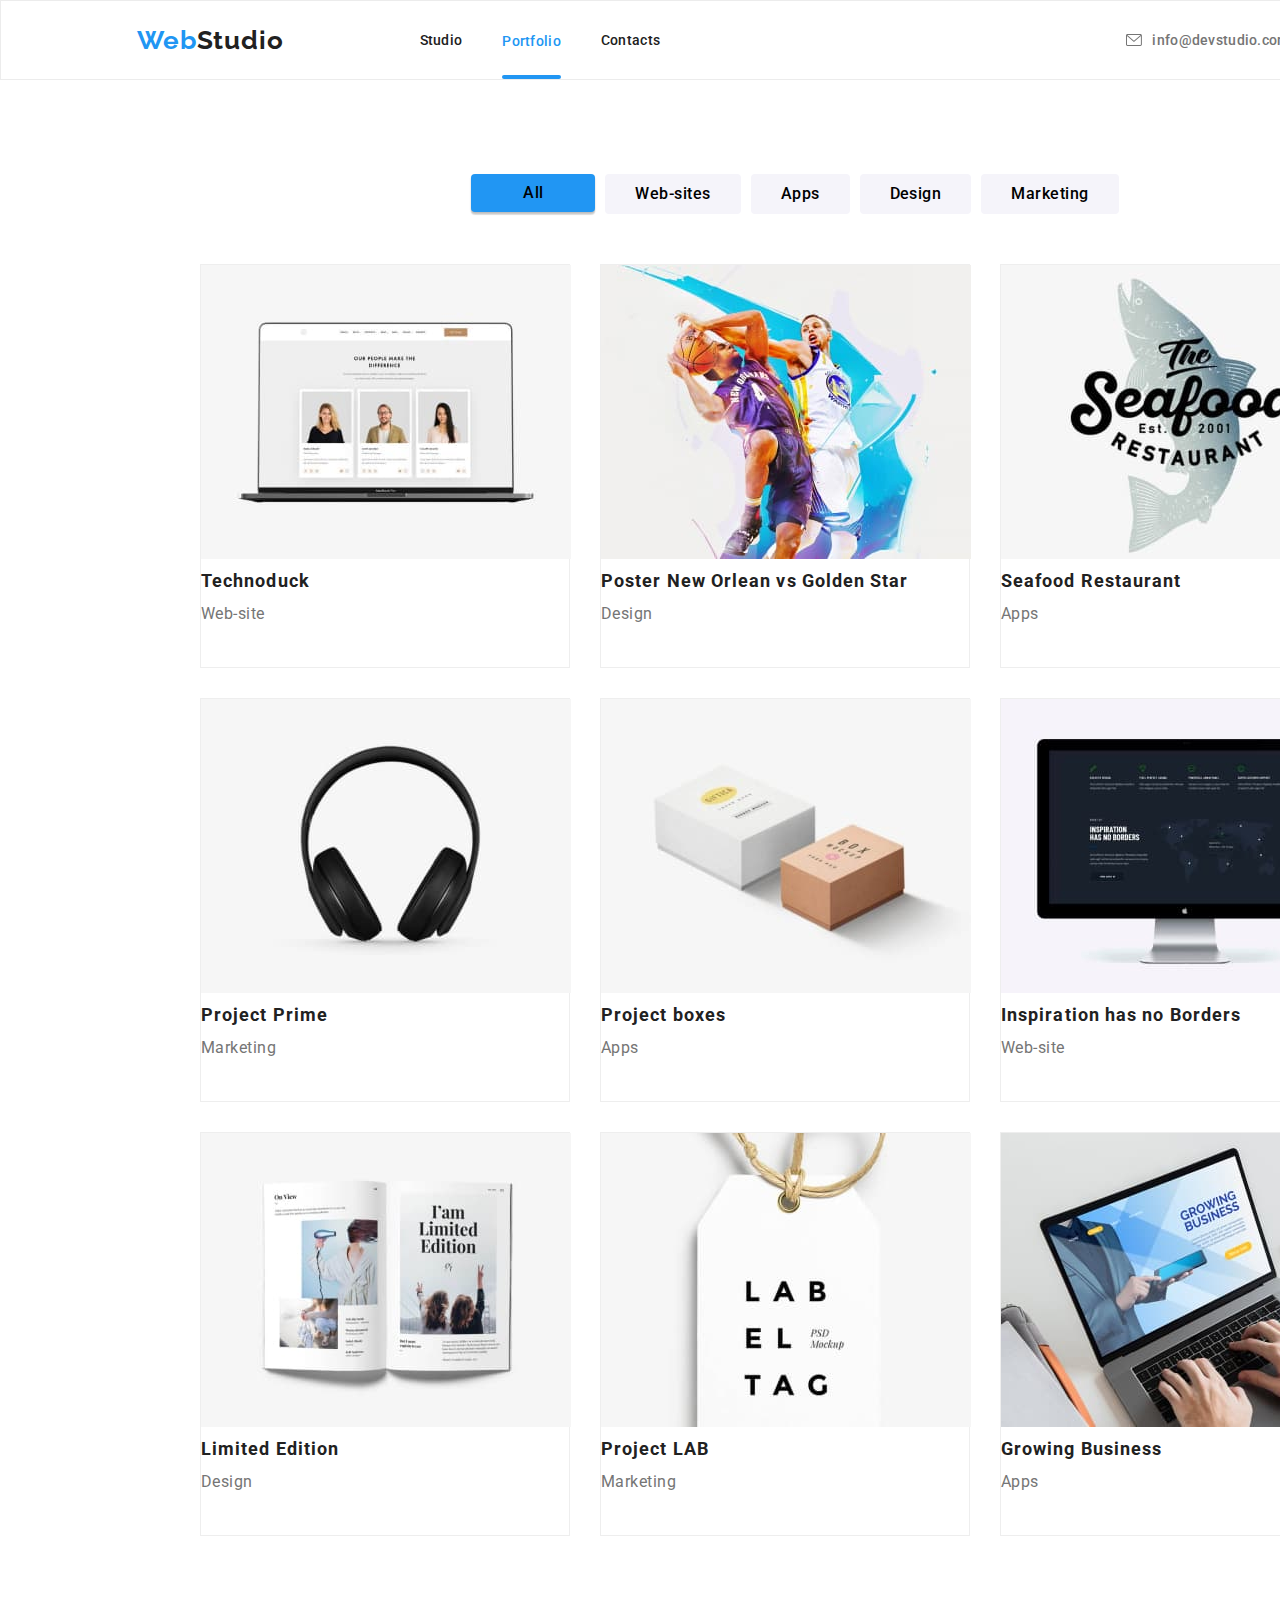
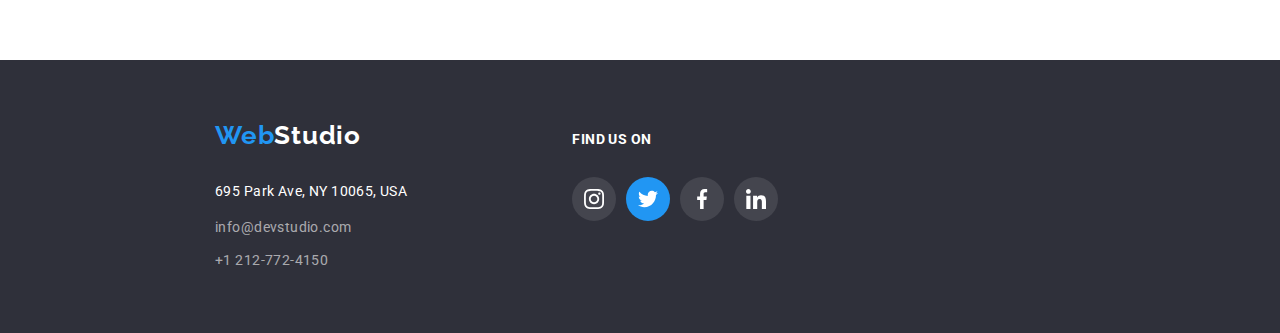
==== portfolio.html @ 2cf3b42e "h6" ====
<!DOCTYPE html>
<html lang="en">
  <head>
    <meta charset="UTF-8" />
    <meta name="viewport" content="width=device-width, initial-scale=1.0" />
    <title>Portfolio</title>
    <link rel="stylesheet"href="./index.html"/>
    <link rel="preconnect" href="https://fonts.googleapis.com" />
    <link rel="preconnect" href="https://fonts.gstatic.com" crossorigin />
    <link
      href="https://fonts.googleapis.com/css2?family=Raleway:wght@700&family=Roboto:wght@400;500;700;900&display=swap"
      rel="stylesheet"
    />
 
    <link rel="stylesheet"href="./modern-normalize.css"/>
    <link rel="stylesheet" href="./css/styles.css" />
  </head>
  <body class="container">
    <!--Header-->
    <header>
      <!-- Top line section -->
      <div class="header">
        <a href="index.html" class="logo"
          ><span class="blue">Web</span>Studio</a
        >

        <nav class="nav-list-1">
          <ul class="align-nav">
            <li class="nav-list">
              <a href="index.html" class="header_links">Studio</a>
             
            </li>

            <li class="nav-list-studio">
              <a href="portfolio.html" class="header_links active-link">Portfolio</a>
             
            </li>

            <li class="nav-list">
              <a href="#contact" class="header_links">Contacts</a>
            </li>
          </ul>
        </nav>

        <ul class="topright-header">
          <li>
            <div class="icon-list">
              <a
                href="info@devstudio.com"
                class="icons-header email"
                aria-label="email"
              >
                <svg class="envelope-color-1">
                  <use xlink:href="./images/icons.svg/symbol-defs.svg#icon-envelope"></use>
                </svg>
              </a>
              <a href="info@devstudio.com" class="link-contact-1"
                >info@devstudio.com</a
              >
            </div>
          </li>

          <li>
            <div class="icon-list">
              <a
                href="info@devstudio.com"
                class="icons-header phone"
                aria-label="phone"
              >
                <svg class="smartphone-icon">
                  <use
                    xlink:href="./images/icons.svg/symbol-defs.svg#icon-smartphone"
                  ></use>
                </svg>
              </a>
              <a href="+12127724150" class="link-contact-1">+1 212-772-4150</a>
            </div>
          </li>
        </ul>
      </div>
    </header>

    <main>
     

  
    
      <!--Buttons Section-->
      <div class="gallery-projects">

        <!-- Buttons section -->
        <div>
          <ul class="button-list">
            <li>
              <button type="button" class="all-button">All</button>
            </li>

            <li>
              <button type="button">Web-sites</button>
            </li>

            <li>
              <button type="button">Apps</button>
            </li>

            <li>
              <button type="button">Design</button>
            </li>

            <li>
              <button type="button">Marketing</button>
            </li>
          </ul>
        </div>

      <!--All Projects-->
     <div class="project-section-bg">
            <div class="project-section">
              <div class="animation">
             <img
              width="370"
              height="294"
              src="images/img (1)squooshoptimized.jpg"
              alt="Website Picture"
              />
              <div class="overlay-photo-text">
                <p>
                  Technoduck is a state-of-the-art coronavirus distribution
                  platform. Companies use this platform for digital espionage
                  and attacks on competitors' secure servers.
                </p>
                </div>
              </div>
             <h2 class="project-title">Technoduck</h2>
             <p class="project-description">Web-site</p>
           </div>

          
          
          
         <div class="project-section">
          <div class="animation">
            <img
              width="370"
              height="294"
              src="images/img (2)squooshoptimized.jpg"
              alt="Poster of 2 basketball players"
            />
            <div class="overlay-photo-text"></div>

          </div>
            <h2 class="project-title">Poster New Orlean vs Golden Star</h2>
            <p class="project-description">Design</p>
          </div>
          
        
          <div class="project-section">
            <div class="animation">
            <img
              width="370"
              height="294"
              src="images/img (3)squooshoptimized.jpg"
              alt="Restaurant Logo"
            />
            <div class="overlay-photo-text"></div>

          </div>
        
            <h2 class="project-title">Seafood Restaurant</h2>
            <p class="project-description">Apps</p>
          
          </div>
       
       
          <div class="project-section">
            <div class="animation">
            <img
              width="370"
              height="294"
              src="images/img (4)squooshoptimized.jpg"
              alt="Black Headphones"
            />
            <div class="overlay-photo-text"></div>

          </div>
            <h2 class="project-title">Project Prime</h2>
            <p class="project-description">Marketing</p>
    
          
          </div>

       
          <div class="project-section">
            <div class="animation">
            <img
              width="370"
              height="294"
              src="images/img (5)squooshoptimized.jpg"
              alt="2 Boxes"
            />
            <div class="overlay-photo-text"></div>

          </div>
            <h2 class="project-title">Project boxes</h2>
            <p class="project-description">Apps</p>
          
          </div>
        
          <div class="project-section">
            <div class="animation">
            <img
              width="370"
              height="294"
              src="images/img (6)squooshoptimized.jpg"
              alt="Website Homescreen"
            />
            <div class="overlay-photo-text"></div>

          </div>
            <h2 class="project-title">Inspiration has no Borders</h2>
            <p class="project-description">Web-site</p>
          
          </div>
       
          <div class="project-section">
            <div class="animation">
            <img
              width="370"
              height="294"
              src="images/img (7)squooshoptimized.jpg"
              alt="Open Book"
            />
            <div class="overlay-photo-text"></div>

          </div>
            <h2 class="project-title">Limited Edition</h2>
            <p class="project-description">Design</p>
          
          </div>
       
          <div class="project-section">
            <div class="animation">
            <img
              width="370"
              height="294"
              src="images/img (8)squooshoptimized.jpg"
              alt="white tag"
            />
            <div class="overlay-photo-text"></div>

          </div>
            <h2 class="project-title">Project LAB</h2>
            <p class="project-description">Marketing</p>
          
          </div>
        
          <div class="project-section">
            <div class="animation">
            <img
              width="370"
              height="294"
              src="images/img(9)squooshoptimized.jpg"
              alt="Typing on Laptop keyboard"
            />
            <div class="overlay-photo-text"></div>

          </div>
            <h2 class="project-title">Growing Business</h2>
            <p class="project-description">Apps</p>
          
          </div>
        
        
      </div>
      
    
    </main>
    <!--Footer-->
     
     <footer class="footer">
      <div class="container bottom">
        <div class="left-footer">
          <a href="index.html" class="logo"
            ><span class="blue">Web</span><span class="studio">Studio</span></a
          >
          <address>
            <ul class="list">
              <li class="item-adress">
                <a
                  class="link footer-contacts"
                  href="https://goo.gl/maps/mZuLym3R7omrJqrE6"
                  target="_blank"
                  rel="noopener noreferrer nofollow"
                  >695 Park Ave, NY 10065, USA</a
                >
              </li>
              <li class="item-adress">
                <a
                  class="link footer-contacts mail-tel"
                  href="mailto:info@devstudio.com"
                  >info@devstudio.com</a
                >
              </li>
              <li>
                <a class="link footer-contacts mail-tel" href="tel:+12127724150"
                  >+1 212-772-4150</a
                >
              </li>
            </ul>
          </address>
        </div>
        <div class="center-footer">
          <h3 class="follow">Find us on</h3>
          <ul class="list social-links-footer">
            <li class="item-s-l-footer">
              <a
                class="link link-social-footer"
                href="https://instagram.com"
                target="_blank"
                rel="noopener noreferrer"
                aria-label="Instagram"
                ><svg class="icon-social-links-footer" width="20" height="20">
                  <use
                    xlink:href="./images/icons.svg/symbol-defs.svg#icon-instagram-white"
                  ></use>
                </svg>
              </a>
            </li>
            <li class="item-s-l-footer">
              <a
                class="item-s-l-footer-icon"
                href="https://twitter.com"
                target="_blank"
                rel="noopener noreferrer"
                aria-label="Twitter"
                ><svg class="icon-social-links-footer" width="20" height="20">
                  <use xlink:href="./images/icons.svg/symbol-defs.svg#icon-twitter-white"></use>
                </svg>
              </a>
            </li>
            <li class="item-s-l-footer">
              <a
                class="link link-social-footer"
                href="https://facebook.com"
                target="_blank"
                rel="noopener noreferrer"
                aria-label="Facebook"
                ><svg class="icon-social-links-footer" width="20" height="20">
                  <use xlink:href="./images/icons.svg/symbol-defs.svg#icon-facebook-white"></use>
                </svg>
              </a>
            </li>
            <li class="item-s-l-footer">
              <a
                class="link link-social-footer"
                href="https://linkedin.com"
                target="_blank"
                rel="noopener noreferrer"
                aria-label="Linkedin"
                ><svg class="icon-social-links-footer" width="20" height="20">
                  <use xlink:href="./images/icons.svg/symbol-defs.svg#icon-linkedin-white"></use>
                </svg>
              </a>
            </li>
          </ul>
        </div>
      </div>
    </footer>
  </body>
</html>
---- css/styles.css ----
*{
  margin: 0;
  padding: 0;
  box-sizing: border-box;
}
:root {
  --grey-color: #757575;
  --main-color: #212121;
  --accent-color: #2196f3;
  --title-color: #ffffff;
  --background: #2f303a;
  --team-color: #f5f4fa;
  --text-color: #757575;
  --social-icons-color: #afb1b8;
  --social-icons-background-color: #fff;
  --link-color-hover: #2196f3;
  --button-color-hover: #fff;
  --cubic-bezier: cubic-bezier(0.4, 0, 0.2, 1);
  --time: 250ms;
  --link-color: #2196F3;
}
.container{
  width: 1600px;
}

a{
  transition: focus var(--time) var(--cubic-bezier);
}


body {
  font-family: "Roboto", sans-serif;
  
  color: var(--main-color);

  
}

/* Header section */

.header {
  border: 1px solid #ECECEC;
  display:flex;
  
  width: 1600px;
   height: 80px;
   flex-shrink: 0;
   justify-content: space-evenly;

  background-color: var(--title-color);
  
  
}


.blue {
  color: var(--accent-color);
}

.logo {
  font-size: 26px;
  font-family: Raleway;
  font-style: normal;
  font-weight: 700;
  line-height: normal;
  letter-spacing: 0.78px;
  display: flex;
  align-items: center;
}

a {
  color: var(--main-color);
  text-decoration: none;
}
.nav-list{
  color: #212121;
font-family: Roboto;
font-size: 14px;
font-style: normal;
font-weight: 500;
line-height: normal;
letter-spacing: 0.28px;
}
.nav-list-1 {
  color: var(--main-color);
 display:flex;
 align-items: center;
 
  
  
 
 

}
.align-nav{
  display:flex;
  justify-content: space-evenly;
  align-items: center;
  gap:40px;
}

.header_links:hover,
.header_links:focus,
.header_links:active,
.icons-header .email:hover,
.icons-header .email:focus,
.link-contact-1:hover,
.link-contact-1:focus
{
  color: var(--accent-color);
}

/*
.first-studio {
 
  margin-left: 95px;
 


}
*/


.header_links , .active-link{
  position: relative;
  height:100%;
  transition: color var(--time) var(--cubic-bezier);
  color:#212121;
font-family: Roboto;
font-size: 14px;
font-style: normal;
font-weight: 500;
line-height: normal;
letter-spacing: 0.28px;

}
.active-link{
  color: var(--accent-color);
}
.header_links:hover::after {
  display: block;
  position: absolute;
  content: "";
  width: 100%;
  height: 4px;
 
  background-color: var(--link-color);
  border-radius: 2px;
  bottom: -30px;
  
}
.active-link::after {
  display: block;
  position: absolute;
  content: "";
  width: 100%;
  height: 4px;
  background-color: var(--link-color);
  border-radius: 2px;
  bottom: -30px;
  
}


.link-contact {
  color: var(--text-color);
  font-size: 14px;
  font-family: Roboto;
  font-style: normal;
  font-weight: 500;
  line-height: normal;
  letter-spacing: 0.28px;
}

.link-contact:hover,
.link-contact:focus {
  color: var(--accent-color);
}

ul {
  list-style: none;
}

.link-contact {
  color: #2196F3;
  font-size: 14px;
  font-family: Roboto;
  font-style: normal;
  font-weight: 500;
  line-height: normal;
  letter-spacing: 0.28px;
}
.link-contact-1{
  color: #757575;
font-family: Roboto;
font-size: 14px;
font-style: normal;
font-weight: 500;
line-height: normal;
letter-spacing: 0.28px;

}
.envelope-color{
 stroke: #2196F3;
 width: 16px;
height: 11.996px;
flex-shrink: 0;

}
.envelope-color-1{ width: 16px;
  height: 11.996px;
  flex-shrink: 0;
  fill: #757575;

}


.smartphone-icon{

  width: 10px;
height: 16px;
flex-shrink: 0;
}

.icons-header {
  display: flex;
 
  flex-shrink: 0;
  align-items: center;
  
}

.icons-header:hover,
.icons-header:focus {
  fill: var(--accent-color);
}

.topright-header {
  display: inline-flex;
  margin-top: 30px;
}

.icon-list {
  display: inline-flex;
  align-items: center;
  gap: 10px;
}


.phone {
  margin-left: 40px;
 
}

.email {
  
  margin-left: 330px;
  
}

/* Studio-main page */
/* Head section */

.container-head-1 {
  width: 1600px;
  height: 600px;
  flex-shrink: 0;
  display: flex;
  justify-content: center;
  align-items: center;
  flex-direction: column;

  
  background:linear-gradient(rgba(25, 28, 38, 0.4), rgba(25, 28, 38, 0.8)), url(../images/img.jpg);
   background-color:#2F303A ;
  background-repeat: no-repeat;
  background-position: center;
  background-size: cover;
  
}

.container-head-1 .title-big{
  width: 696px;
  color: #FFF;
  text-align: center;
  font-family: Roboto;
  font-size: 44px;
  font-style: normal;
  font-weight: 900;
  line-height: 60px; /* 136.364% */
  letter-spacing: 2.64px;
  text-transform: uppercase;
}

.button-first-page {
  color: var(--title-color);
  text-align: center;
  font-size: 16px;
  font-family: Roboto;
  font-style: normal;
  font-weight: 700;
  line-height: 30px;
  letter-spacing: 0.96px;
  margin-top: 35px;
  border: none;

  width: 200px;
  height: 50px;
  flex-shrink: 0;
  border-radius: 4px;
  background: var(--accent-color);
  cursor: pointer;
}
.button-first-page:hover,
.button-first-page:focus{
  box-shadow: 0px 4px 4px 0px rgba(0, 0, 0, 0.15);
}
/* Information section */

.container-information-1 {
  width: 1600px;
  flex-shrink: 0;
  padding-top: 94px;
  padding-bottom: 94px;
  display: inline-flex;
  justify-content: center;
  align-items: center;
}

.icon-background {
  display: flex;
  align-items: center;
  justify-content: center;
  background-color: #f5f4fa;
  width: 270px;
  height: 120px;
  margin-bottom: 30px;
}

.text-info-1 {
  color: var(--text-color);
  font-size: 14px;
  font-family: Roboto;
  font-style: normal;
  font-weight: 400;
  line-height: 24px;
  letter-spacing: 0.42px;

  display: flex;
  width: 270px;
  height: 75px;
  flex-direction: column;
  flex-shrink: 0;

  text-align: left;
  margin-right: 30px;
}

.title-info-1 {
  color: var(--main-color);
  font-size: 14px;
  font-family: Roboto;
  font-style: normal;
  font-weight: 700;
  line-height: normal;
  letter-spacing: 0.42px;
  text-transform: uppercase;

  display: flex;
  width: 270px;
  flex-direction: column;
  flex-shrink: 0;
  margin-bottom: 10px;
  text-align: left;
}

/* What we do section */

.container-whatwedo {
  width: 1600px;
  height: 386px;
  flex-shrink: 0;
   
  margin-bottom: 95px;
}

.titles {
  color: var(--main-color);
  text-align: center;
  font-size: 36px;
  font-family: Roboto;
  font-style: normal;
  font-weight: 700;
  line-height: normal;
  letter-spacing: 1.08px;
  padding-bottom: 50px;
}

.container-photo-whatwedo {
  width: 1600px;
  display: inline-flex;
  justify-content: center;
  gap:30px;
}
.image-whatwedo{
  position: relative;
  width: 370px;
  height: 294px;
  flex-shrink: 0;
}



/* Our Team section */

.team-section {
  display: flex;
  justify-content: center;
  align-items: center;
  width: 1600px;
  height: 708px;
  flex-shrink: 0;
  background-color: #f5f4fa;

 
}
.team-container {
  display: flex;
  flex-direction: column;
  justify-content: center;
  align-items:center;
  
  
  
}
.team-box {
  display: flex;
  justify-content: center;
  align-items: center;
  gap:30px;
  
  
  
}

.team-member {
  display: flex;
  flex-direction: column;
  justify-content:center;
  align-items: center;
  
  width: 270px;
  height: 428px;
  flex-shrink: 0;
  border-radius: 0px 0px 4px 4px;
 
  background-color: #fff;
  box-shadow: 0 4px 8px 0 rgba(0, 0, 0, 0.2), 0 6px 20px 0 rgba(0, 0, 0, 0.19);
}
.team-description {
  text-align: center;
 
}

.names-1{
  color: #212121;
text-align: center;
font-family: Roboto;
font-size: 16px;
font-style: normal;
font-weight: 500;
line-height: normal;
letter-spacing: 0.48px;
padding-top: 25px;
padding-bottom: 15px;

}
.position-1{
  color: #757575;
text-align: center;
font-family: Roboto;
font-size: 16px;
font-style: normal;
font-weight: 400;
line-height: normal;
letter-spacing: 0.48px;

}

.icons-list {
  display: flex;
  padding-bottom: 25px;
  padding-top: 25px;
  gap: 10px;
  justify-content: center;
}
.icon-1 {
   width: 44px;
  height: 44px;
  border-radius: 22px;
  display: flex;
  justify-content: center;
  align-items: center;
  background-color: #2196f3;
}
.icons-list .icon {
  color: var(--social-icons-color);
  width: 44px;
  height: 44px;
  display: flex;
  background-color: var(--social-icons-background-color);
  border-radius: 22px;
  justify-content: center;
  align-items: center;
  
}

.icons-list .icon:hover,
.icons-list .icon:focus {
  color: var(--button-color-hover);
  background-color: var(--link-color-hover);
}

.icons-list .icon svg {
  width: 20px;
  height: 20px;
}

/* Regular customers section */

.list {
  list-style-type: none;
  margin: 0;
  padding: 0;
}

.container-regular-customers {
  width: 1600px;
  padding-top: 95px;
  padding-bottom: 95px;
  padding-left: 15px;
  padding-right: 15px;
}

.section-title {
  color: #212121;
  text-align: center;
  font-family: Roboto;
  font-size: 36px;
  font-style: normal;
  font-weight: 700;
  line-height: normal;
  letter-spacing: 1.08px;
}

.clients-list {
  display: flex;
  justify-content: center;
  margin-top: 50px;
  
}

.item-clients {
  display: flex;
  margin-right: 30px;
  
}

.icon-clients {
  fill: #afb1b8;
}

.clients-list .item-clients .icon-clients:hover,
.clients-list .item-clients .icon-clients:focus {
  fill: #2196f3;
  color: #2196f3;
}
.link-clients-1{
  display: flex;
  justify-content: center;
  align-items: center;
  width: 170px;
  height: 92px;
  border-radius: 4px;
  border: 1px solid #2196F3;
  

}
.link-clients {
  display: flex;
  justify-content: center;
  align-items: center;
  width: 170px;
  height: 92px;
  border: 1px solid #AFB1B8;
  border-radius: 4px;
  
}
.link-clients:hover,
.link-clients:focus {
  border: 1px solid var(--accent-color);
  color: var(--accent-color);
}

/* Portfolio page */
/* Main section */
.overlay-photo-text {
  background-color: rgba(33, 150, 243, 0.9);
 
  left: 0;
  bottom: 0;
  width: 100%;
  height: 0;
  overflow: hidden;
  flex-shrink: 0;
  position: absolute;
  transition: 0.5s ease;
  
}
.animation:hover .overlay-photo-text{
  height:100%;
}
.animation {
  position: relative;
  
  
}

.overlay-photo-text p {
  color: #fff;
  font-family: Roboto;
  font-size: 18px;
  font-weight: 400;
  line-height: 28px;
  letter-spacing: 0.54px;
  text-align: start;
  padding: 30px;
  position: absolute;
 margin-top:20px;
 
}

.button-list {
  display: flex;
  justify-content: center;

  margin-top: 94px;
  margin-bottom: 20px;
 
}

.button-list .all-button{

  width: 64px;
height: 38px;
flex-shrink: 0;
border-radius: 4px;
background: #2196F3;

/* shadow-middle */
box-shadow: 0px 2px 2px 0px rgba(0, 0, 0, 0.12), 0px 1px 2px 0px rgba(0, 0, 0, 0.08), 0px 3px 1px 0px rgba(0, 0, 0, 0.10);

}

.button-list li {
  margin-right: 10px;
}

.button-list button {
  font-family: Roboto;
  font-weight: 500;
  font-size: 16px;
  line-height: 1.6;
  text-align: center;
  letter-spacing: 0.03em;
  padding-left: 30px;
  padding-right: 30px;
  cursor:pointer;
  box-sizing: content-box;
  height: 40px;
  background-color: var(--team-color);
  border-radius: 4px;
  border: var(--team-color);
}

.button-list button:hover,
.button-list button:focus {
  background-color: var(--accent-color);
  color: var(--title-color);
  
  box-shadow: 8px 14px 9px -2px rgba(0,0,0,0.75);
 -webkit-box-shadow: 8px 14px 9px -2px rgba(0,0,0,0.75);
 -moz-box-shadow: 8px 14px 9px -2px rgba(0,0,0,0.75);
}

.gallery-projects {
  display: flex;
  width: 1600px;
  flex-direction: column;
  justify-content: center;
  align-items: center;
  margin-bottom: 94px;
}


/*project*/
.project-section-bg{
  width: 1200px;
 
 
  display: grid;
  grid-template-columns:repeat(3,1fr);
  margin-top: 30px;
  

  
  
}
.project-section-bg .project-section {
  width: 370px;
  height: 404px;
  flex-shrink: 0;
  border: 1px solid #eee;
  background: #fff;
  margin-bottom: 30px;
  
}
.project-section-bg .project-section:hover{
  box-shadow: 0 4px 8px 0 rgba(0, 0, 0, 0.2), 0 6px 20px 0 rgba(0, 0, 0, 0.19);

}

.project-title {
  display: flex;
  width: 322px;
  flex-shrink: 0;
 

  color: var(--main-color);
  font-size: 18px;
  font-family: Roboto;
  font-style: normal;
  font-weight: 700;
  line-height: 36px;
  letter-spacing: 1.08px;
}

.project-description {
  display: flex;
  width: 322px;
  flex-shrink: 0;

  margin-bottom: 20px;

  color: var(--text-color);
  font-size: 16px;
  font-family: Roboto;
  font-style: normal;
  font-weight: 400;
  line-height: 30px;
  letter-spacing: 0.48px;
}

.address-contact {
  display: flex;
  width: 231px;
  flex-direction: column;

  color: var(--text-color);
  font-size: 14px;
  font-family: Roboto;
  font-style: normal;
  font-weight: 400;
  line-height: normal;
  letter-spacing: 0.42px;
}

/* Footer section */

.footer-contacts:hover,
.footer-contacts:focus {
  color: var(--accent-color);
}

.footer {
  background: #2f303a;
  padding-top: 60px;
  padding-bottom: 60px;
  padding-left: 215px;
}

.footer-contacts {
  font-style: normal;
  font-size: 14px;
  line-height: 1.71;
  letter-spacing: 0.03em;
  color: white;
}

.icon-social-links-footer {
  fill:currentColor;
}

.center-footer {
  margin-left: 95px;
}

.list.social-links-footer {
  display: flex;
  
}

.link-social-footer {
  display: flex;
  justify-content: center;
  align-items: center;
  width: 44px;
  height: 44px;
  border-radius: 50%;
  background-color: rgba(255, 255, 255, 0.10);
  
  
}

.link-social-footer:hover,
.link-social-footer:focus {
  background-color: var(--accent-color);
}



.bottom {
  display: flex;
  align-items: baseline;
  gap: 70px;
}

.list {
  list-style-type: none;
  padding: 0;
  margin-top: 30px;
}

.item-adress {
  margin-top: 12px;
  margin-bottom: 9px;
}

.mail-tel {
  color: rgba(255, 255, 255, 0.6);
}

.follow {
  color: #fff;
  font-family: Roboto;
  font-size: 14px;
  font-style: normal;
  font-weight: 700;
  line-height: normal;
  letter-spacing: 0.42px;
  text-transform: uppercase;
}

.item-s-l-footer:not(:last-child) {
  margin-right: 10px;
}

.studio {
  color: #fff;
  font-family: Raleway;
  font-size: 26px;
  font-style: normal;
  font-weight: 700;
  line-height: normal;
  letter-spacing: 0.78px;
}
.item-s-l-footer-icon{ display: flex;
  justify-content: center;
  align-items: center;
  width: 44px;
  height: 44px;
  border-radius: 50%;
  
  background-color: #2196f3;
 
}

.overlay-text {
  background: rgba(47, 48, 58, 0.8);
  position: absolute;
  bottom: 0;
  width: 370px;
  height: 70px;
  flex-shrink: 0;
  color: #fff;
  font-family: var(--text-font-family);
  font-size: 14px;
  font-weight: 700;
  letter-spacing: 0.42px;
  text-transform: uppercase;
  display: flex;
  justify-content: center;
  align-items: center;
  transition: transform var(--time) var(--cubic-bezier);
}


/*Modal*/
.modal{
  position: fixed;
  width: 1600px;
  height:1024px;
  flex-shrink: 0;
  top:0;
  left: 0;
  pointer-events: auto;
  display: flex;
  justify-content: center;
  align-items: center;

  transition-property: opacity;
 transition: transform var(--time) var(--cubic-bezier);
}
.modal-content{

  width: 528px;
  height: 581px;
  position:relative;
  display: flex;
  justify-content: center;
  align-items: center;
  border-radius: 4px;
  transition: var(--time) var(--cubic-bezier);
  background: #FFF;
  box-shadow: 0px 2px 1px 0px rgba(0, 0, 0, 0.20), 0px 1px 1px 0px rgba(0, 0, 0, 0.14), 0px 1px 3px 0px rgba(0, 0, 0, 0.12);}
.is-hidden{
  visibility: hidden;
  opacity: 0;
  pointer-events: auto;
  transition:  250ms cubic-bezier(0.4, 0, 0.2, 1);
  transform: scale(1.1);
}

.close-btn{
 position:absolute;
 background-color: #FFF;
border:1px solid rgba(0, 0, 0, 0.1);
 top: 8px;
 right:8px;
 
  width: 30px;
  height: 30px;
flex-shrink: 0;
cursor:pointer;

border-radius: 50%;
display: flex;
justify-content: center;
align-items: center;
transition:  var(--time) var(--cubic-bezier);

}
.close-btn:hover,
.close-btn:focus{
  background:#fff;
}
.x-btn-svg{
  width: 18px;
height: 18px;
flex-shrink: 0;
display: flex;
justify-content: center;
align-items: center;


}
.backdrop.is-hidden {
  position: absolute;
  opacity: 0;
  pointer-events: none;
  visibility: hidden;
  transform: scale(1.1);
 
  
}
.backdrop {
  
  pointer-events: auto;

  position: fixed;
  z-index: 3;
  width: 100%;
  height: 100%;
  top: 0;
  left: 0;
  margin: 0;
  padding: 0;
  display: flex;
  align-items: center;
  justify-content: center;
  background-color: hsla(0, 0%, 0%, .5);
  transition: transform var(--time) var(--cubic-bezier);
  transition-timing-function: linear;
}
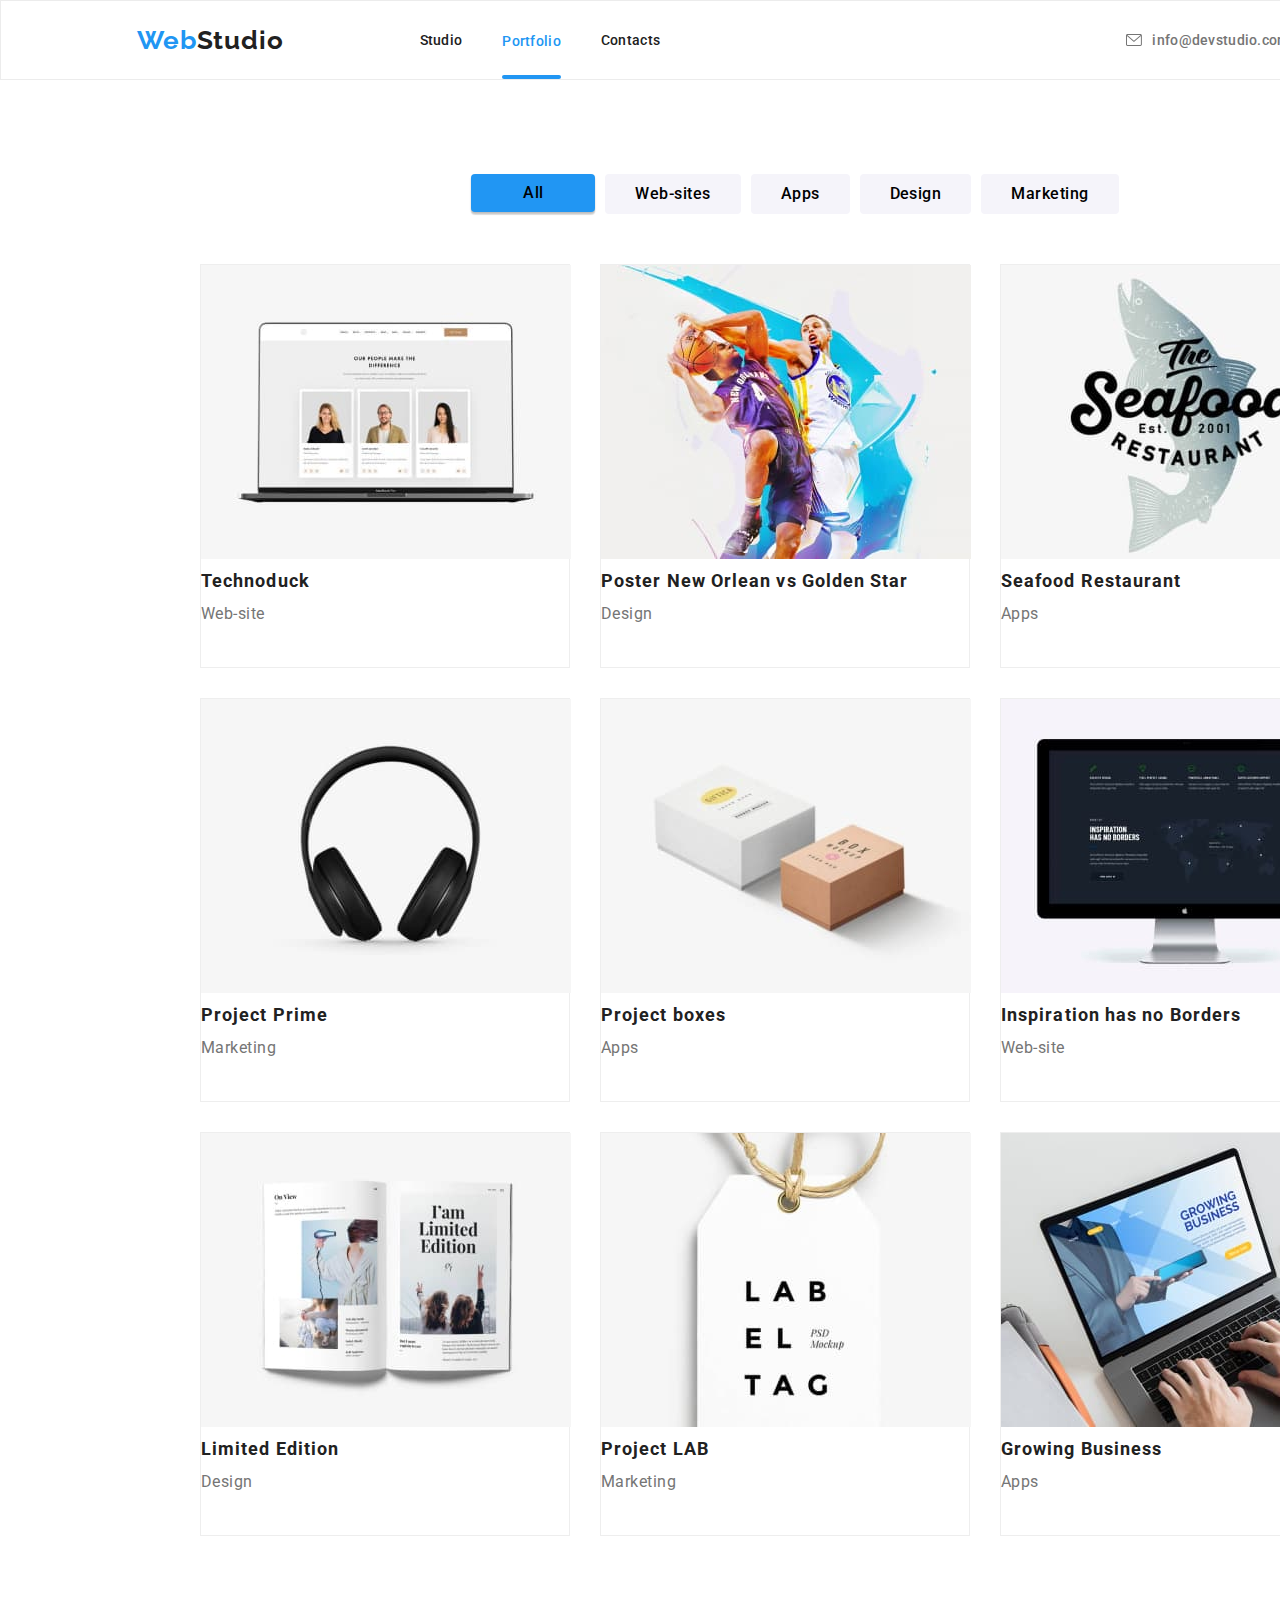
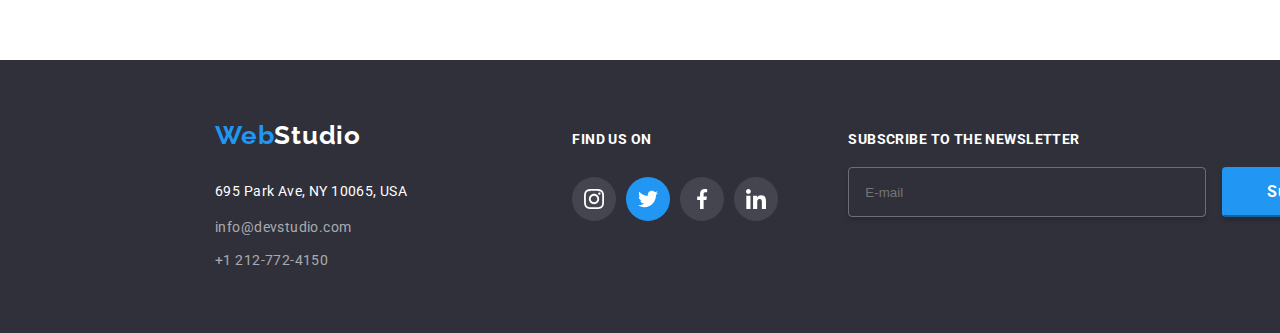
==== commit 7d50c4e1: "finished h6" ====
--- a/portfolio.html
+++ b/portfolio.html
@@ -364,7 +364,34 @@
             </li>
           </ul>
         </div>
-      </div>
+     
+   <!-- Subscribe Section -->
+
+  <form class="subscribe">
+    <label class="subscribe-label" for="subscribe-email">
+      Subscribe to the newsletter</label
+    >
+    <div class="subscribe-area">
+      <input
+        class="subscribe-input"
+        type="email"
+        name="email"
+        id="subscribe-email"
+        placeholder="E-mail"
+        required
+      />
+      <button class="subscribe-btn" type="submit">
+        Subscribe
+        <svg height="24px" width="24px">
+          <use href="./images/icons.svg/symbol-defs.svg#icon-send"></use>
+        </svg>
+      </button>
+    </div>
+  </form>
+</div>
+   
+   
     </footer>
+
   </body>
 </html>--- a/css/styles.css
+++ b/css/styles.css
@@ -18,6 +18,8 @@
   --cubic-bezier: cubic-bezier(0.4, 0, 0.2, 1);
   --time: 250ms;
   --link-color: #2196F3;
+  --webstudio-font-family: Roboto, Arial, sans-serif;
+  --webstudio-color: #2196f3;
 }
 .container{
   width: 1600px;
@@ -182,7 +184,7 @@
 }
 
 .link-contact {
-  color: #2196F3;
+ 
   font-size: 14px;
   font-family: Roboto;
   font-style: normal;
@@ -201,7 +203,7 @@
 
 }
 .envelope-color{
- stroke: #2196F3;
+
  width: 16px;
 height: 11.996px;
 flex-shrink: 0;
@@ -210,11 +212,21 @@
 .envelope-color-1{ width: 16px;
   height: 11.996px;
   flex-shrink: 0;
-  fill: #757575;
-
-}
-
-
+ 
+
+}
+
+.envelope-color:focus,
+.envelope-color:hover,
+.envelope-color-1:focus,
+.envelope-color-1:hover,
+.smartphone-icon:focus,
+.smartphone-icon:hover{
+  
+  cursor: pointer;
+  stroke: #188ce8;
+  transition:stroke var(--time) var(--cubic-bezier);
+}
 .smartphone-icon{
 
   width: 10px;
@@ -971,9 +983,19 @@
 display: flex;
 justify-content: center;
 align-items: center;
-
-
-}
+transition: color 250ms cubic-bezier(0.4, 0, 0.2, 1);
+cursor: pointer;
+
+}
+
+
+.x-btn-svg:hover,
+.x-btn-svg:focus {
+  fill: var(--webstudio-color);
+  transition: fill 250ms cubic-bezier(0.4, 0, 0.2, 1);
+}
+
+
 .backdrop.is-hidden {
   position: absolute;
   opacity: 0;
@@ -1004,11 +1026,234 @@
 }
 
 
-
-
-
-
-
-
-
-
+/* Request our Service Form Section */
+
+.request_our_service_form {
+  display: flex;
+  flex-direction: column;
+}
+
+.row {
+  margin: 0 auto;
+}
+
+.intro-text {
+  color: #212121;
+  font-family: var(--webstudio-font-family);
+  font-size: 20px;
+  font-weight: 700;
+  letter-spacing: 0.6px;
+  margin-bottom: 12px;
+  text-align: center;
+}
+
+.label {
+  margin: 0;
+}
+
+.input-area {
+  margin-bottom: 10px;
+  position: relative;
+}
+
+.person-icon,
+.phone-icon,
+.envelope-icon {
+  position: absolute;
+  left: 12px;
+  bottom: 11px;
+}
+
+.input-box:hover,
+.input-box:focus,
+.comments-box:hover,
+.comments-box:focus {
+  border-color: var(--webstudio-color);
+  outline: none;
+}
+
+.input-box:focus + .input-icon,
+.input-box:hover + .input-icon {
+  fill: var(--webstudio-color);
+}
+
+.input-box {
+  height: 40px;
+  padding-left: 42px;
+}
+
+.comments-box {
+  height: 120px;
+  margin-bottom: 20px;
+  padding: 12px 16px;
+  resize: none;
+}
+
+.input-box,
+.comments-box {
+  border-radius: 4px;
+  border: 1px solid #21212133;
+  font-size: 14px;
+  letter-spacing: 0.14px;
+  margin-top: 4px;
+  transition: border-color 250ms cubic-bezier(0.4, 0, 0.2, 1);
+  width: 100%;
+}
+
+.label {
+  color: #757575;
+  cursor: pointer;
+  font-family: var(--webstudio-font-family);
+  font-size: 12px;
+  letter-spacing: 0.12px;
+}
+
+.input-area,
+.comments-area {
+  width: 100%;
+}
+
+.checkbox-area {
+  align-items: center;
+  cursor: pointer;
+  display: flex;
+  justify-content: center;
+  margin-bottom: 30px;
+}
+
+.checkbox {
+  appearance: none;
+  pointer-events: none;
+}
+
+.icon-check {
+  border-radius: 2px;
+  border: 2px solid #212121;
+  fill: none;
+  margin-right: 8px;
+  transition: border-color 250ms cubic-bezier(0.4, 0, 0.2, 1),
+    background-color 250ms cubic-bezier(0.4, 0, 0.2, 1),
+    fill 250ms cubic-bezier(0.4, 0, 0.2, 1);
+}
+
+.checkbox:focus + .icon-check {
+  outline: 1px solid #212121;
+}
+
+.checkbox:checked + .icon-check {
+  background-color: var(--webstudio-color);
+  border-color: var(--webstudio-color);
+  outline: none;
+}
+
+.agree-text {
+  color: #757575;
+  font-family: var(--webstudio-font-family);
+  font-size: 14px;
+  letter-spacing: 0.42px;
+  line-height: 1.71;
+}
+
+.terms-link {
+  color: var(--webstudio-color);
+  text-decoration: underline;
+}
+
+.send-button {
+  align-items: center;
+  background-color: var(--webstudio-color);
+  border-color: var(--webstudio-color);
+  border-radius: 4px;
+  box-shadow: 0px 4px 4px 0px rgba(0, 0, 0, 0.15);
+  color: #fff;
+  cursor: pointer;
+  font-family: var(--webstudio-font-family);
+  font-size: 16px;
+  font-weight: 700;
+  height: 50px;
+  letter-spacing: 0.96px;
+  line-height: 1.875;
+  transition: background-color 250ms cubic-bezier(0.4, 0, 0.2, 1),
+    box-shadow 250ms cubic-bezier(0.4, 0, 0.2, 1),
+    border-color 250ms cubic-bezier(0.4, 0, 0.2, 1);
+  width: 200px;
+}
+
+.send-button:hover,
+.send-button:focus {
+  background-color: #188ce8;
+}
+
+
+/* Subscribe Section */
+.subscribe{
+  display: flex;
+  flex-direction: column;
+  justify-content:center;
+  align-items:first baseline;
+}
+
+.subscribe-label {
+  color: #fff;
+  font-family: var(--webstudio-font-family);
+  font-size: 14px;
+  font-weight: 700;
+  letter-spacing: 0.42px;
+  text-transform: uppercase;
+}
+
+.subscribe-input {
+  background: transparent;
+  border-radius: 4px;
+  border: 1px solid rgba(255, 255, 255, 0.3);
+  box-shadow: 0px 4px 4px 0px rgba(0, 0, 0, 0.15);
+  color: #fff;
+  height: 50px;
+  margin-right: 12px;
+  margin-top: 20px;
+  outline: none;
+  padding-left: 16px;
+  transition: border-color 250ms cubic-bezier(0.4, 0, 0.2, 1);
+  width: 358px;
+}
+
+.subscribe-input:hover,
+.subscribe-input:focus {
+  border-color: var(--webstudio-color);
+}
+
+.subscribe-btn {
+  background-color: var(--webstudio-color);
+  border-color: var(--webstudio-color);
+  border-radius: 4px;
+  box-shadow: 0px 4px 4px 0px rgba(0, 0, 0, 0.15);
+  color: #fff;
+  cursor: pointer;
+  font-family: var(--webstudio-font-family);
+  font-size: 16px;
+  font-weight: 700;
+  height: 50px;
+  letter-spacing: 0.96px;
+  line-height: 30px;
+  padding: 0 0 0 43px;
+  position: relative;
+  text-align: left;
+  transition: background-color 250ms cubic-bezier(0.4, 0, 0.2, 1);
+  width: 200px;
+}
+
+.subscribe-btn svg {
+  position: absolute;
+  right: 28px;
+  top: 13px;
+}
+
+.subscribe-btn:hover,
+.subscribe-btn:focus {
+  background-color: #188ce8;
+  border-color: #188ce8;
+}
+
+
+
+
